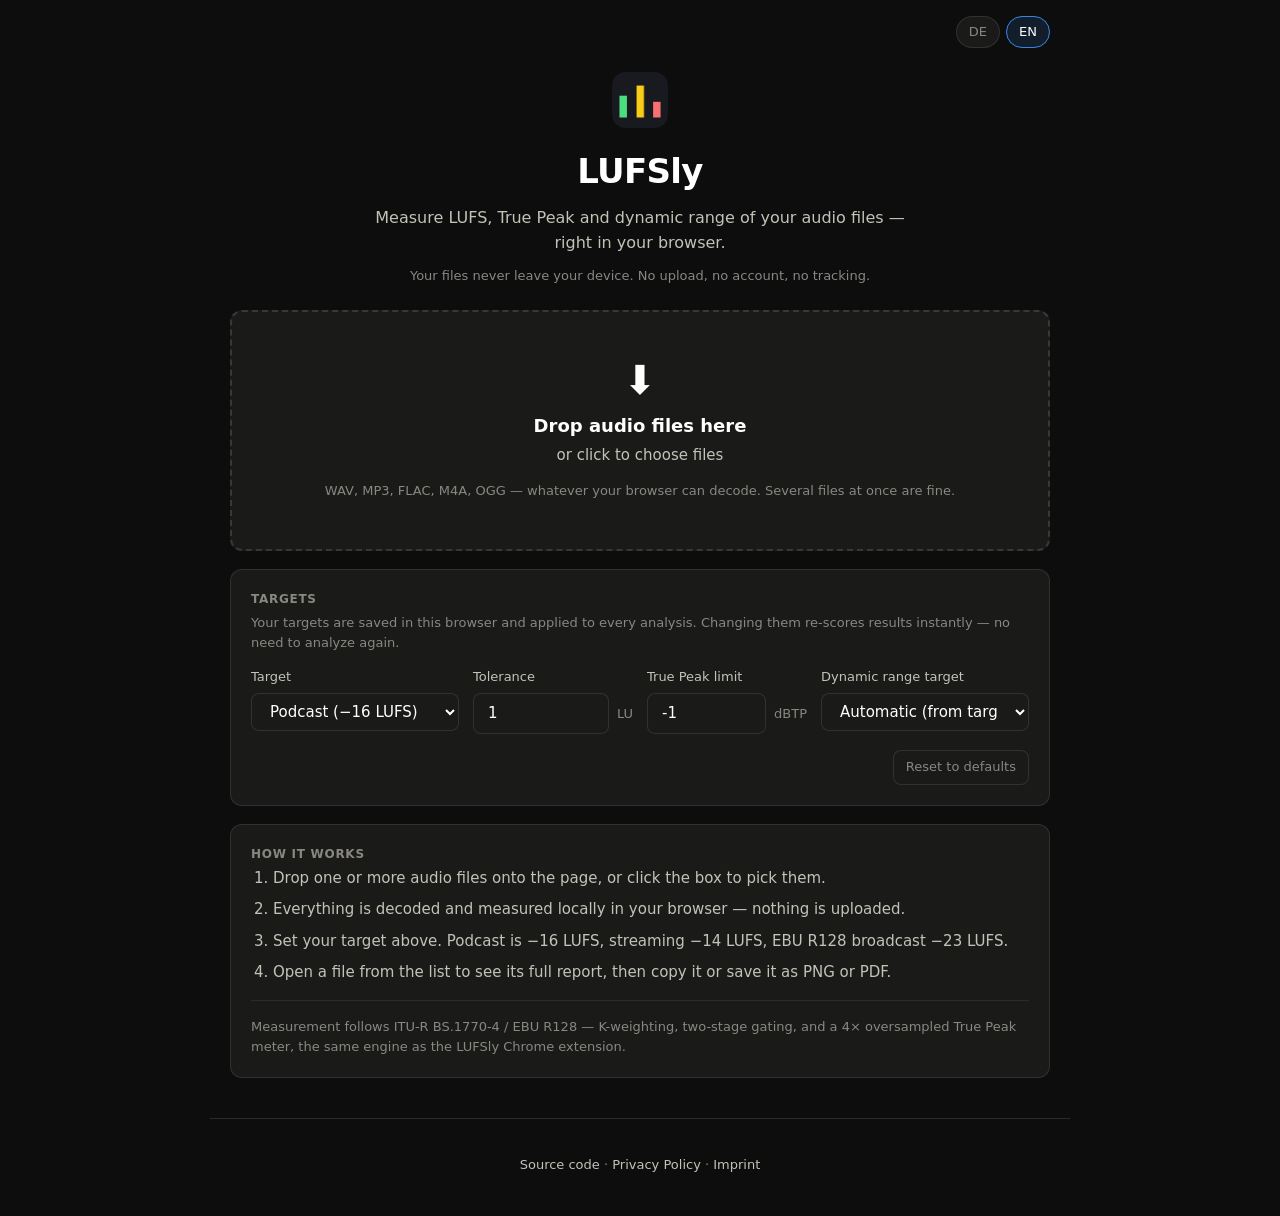
==== index.html @ feab243f "Renamed to LUFSly" ====
<!DOCTYPE html>
<html lang="en">
<head>
  <meta charset="UTF-8" />
  <meta name="viewport" content="width=device-width, initial-scale=1.0" />
  <meta name="theme-color" content="#0d0d0d" />
  <meta name="description" content="Analyze LUFS, True Peak and dynamic range of your audio files entirely in your browser. No upload, no account, no tracking." />
  <title>LUFSly – LUFS, True Peak &amp; Dynamic Range Analyzer</title>
  <link rel="icon" type="image/png" sizes="32x32" href="icons/icon32.png" />
  <link rel="icon" type="image/png" sizes="16x16" href="icons/icon16.png" />
  <link rel="apple-touch-icon" href="icons/icon128.png" />
  <link rel="stylesheet" href="style.css" />
</head>
<body data-title-key="indexPageTitle">

  <div class="topbar">
    <div class="lang-toggle">
      <button class="lang-btn" type="button" data-lang="de">DE</button>
      <button class="lang-btn" type="button" data-lang="en">EN</button>
    </div>
  </div>

  <header class="hero">
    <img class="logo" src="icons/icon128.png" alt="" />
    <h1 data-i18n="appName">LUFSly</h1>
    <p class="tagline" data-i18n="tagline">Measure LUFS, True Peak and dynamic range of your audio files — right in your browser.</p>
    <p class="privacy-note" data-i18n="privacyNote">Your files never leave your device. No upload, no account, no tracking.</p>
  </header>

  <main>
    <section>
      <div id="drop-zone" role="button" tabindex="0" aria-labelledby="drop-title">
        <div class="drop-icon" aria-hidden="true">⬇</div>
        <p class="drop-title" id="drop-title" data-i18n="dropTitle">Drop audio files here</p>
        <p class="drop-sub" data-i18n="dropSub">or click to choose files</p>
        <p class="drop-formats" data-i18n="dropFormats">WAV, MP3, FLAC, M4A, OGG — whatever your browser can decode. Several files at once are fine.</p>
      </div>
      <div id="analyze-progress" hidden>
        <span id="progress-text"></span>
        <div class="progress-bar"><div class="progress-fill" id="progress-fill"></div></div>
      </div>
    </section>

    <section class="card">
      <h2 data-i18n="targetsTitle">Targets</h2>
      <p class="card-hint" data-i18n="targetsHint">Your targets are saved in this browser and applied to every analysis.</p>

      <div class="field-grid">
        <div class="field" id="target-field">
          <label for="preset" data-i18n="presetLabel">Target</label>
          <div class="control-row">
            <select id="preset">
              <option value="podcast" data-i18n="presetPodcast">Podcast (−16 LUFS)</option>
              <option value="streaming" data-i18n="presetStreaming">Streaming (−14 LUFS)</option>
              <option value="broadcast" data-i18n="presetBroadcast">Broadcast EBU R128 (−23 LUFS)</option>
              <option value="custom" data-i18n="presetCustom">Custom</option>
              <option value="none" data-i18n="presetNone">None</option>
            </select>
            <div class="with-unit inline-extra" id="custom-target-field" hidden>
              <input type="number" id="custom-target" step="0.5" min="-40" max="0" value="-16"
                     data-i18n-aria="customTarget" />
              <span class="unit">LUFS</span>
            </div>
          </div>
        </div>

        <div class="field narrow">
          <label for="tolerance" data-i18n="toleranceLabel">Tolerance</label>
          <div class="with-unit">
            <input type="number" id="tolerance" step="0.1" min="0" max="10" value="1" />
            <span class="unit">LU</span>
          </div>
        </div>

        <div class="field narrow">
          <label for="tp-limit" data-i18n="tpLimitLabel">True Peak limit</label>
          <div class="with-unit">
            <input type="number" id="tp-limit" step="0.1" min="-10" max="0" value="-1" />
            <span class="unit">dBTP</span>
          </div>
        </div>

        <div class="field" id="dr-field">
          <label for="dr-mode" data-i18n="drTargetLabel">Dynamic range target</label>
          <div class="control-row">
            <select id="dr-mode">
              <option value="auto" data-i18n="drTargetAuto">Automatic (from target)</option>
              <option value="custom" data-i18n="drTargetCustom">Custom</option>
            </select>
            <div class="with-unit inline-extra" id="dr-custom-field" hidden>
              <input type="number" id="dr-target" step="0.5" min="0.5" max="30" value="4"
                     data-i18n-aria="drCustomValue" />
              <span class="unit">LU</span>
            </div>
          </div>
        </div>
      </div>

      <div class="targets-foot">
        <button type="button" id="btn-reset-targets" data-i18n="resetTargets">Reset to defaults</button>
      </div>
    </section>

    <section class="card" id="queue-card" hidden>
      <h2 data-i18n="queueTitle">Analyzed files</h2>
      <p class="card-hint" data-i18n="queueHint">Click a file to see its full report.</p>
      <div class="queue-head" aria-hidden="true">
        <span data-i18n="colFile">File</span>
        <span data-i18n="colIntegrated">Integrated</span>
        <span data-i18n="colTruePeak">True Peak</span>
        <span data-i18n="colLra">LRA</span>
        <span></span>
      </div>
      <div id="queue-list"></div>
      <div class="queue-foot">
        <button type="button" id="btn-clear-queue" data-i18n="clearQueue">Clear all</button>
      </div>
    </section>

    <section class="card" id="report" hidden>
      <h2 data-i18n="reportTitle">Analysis report</h2>
      <p class="report-filename" id="report-file"></p>

      <div id="report-verdicts"></div>

      <h3 data-i18n="dynamicsTitle">Dynamic range</h3>
      <div class="dr-bar" id="dr-bar"></div>
      <div class="dr-scale" id="dr-scale"></div>

      <div id="report-table"></div>

      <h3 data-i18n="loudnessHistory">Short-term loudness over time</h3>
      <div class="chart-wrap">
        <canvas id="report-chart"></canvas>
        <div id="chart-tip" hidden></div>
      </div>

      <div class="report-actions">
        <button type="button" id="btn-copy" data-i18n="copyReport">Copy</button>
        <button type="button" id="btn-save-png" data-i18n="savePng">Save PNG</button>
        <button type="button" id="btn-save-pdf" data-i18n="savePdf">Save PDF</button>
      </div>
    </section>

    <section class="card">
      <h2 data-i18n="howTitle">How it works</h2>
      <ol class="how-list">
        <li data-i18n="howStep1"></li>
        <li data-i18n="howStep2"></li>
        <li data-i18n="howStep3"></li>
        <li data-i18n="howStep4"></li>
      </ol>
      <p class="standards-note" data-i18n="standardsNote"></p>
    </section>
  </main>

  <footer>
    <p class="footer-links">
      <a href="https://github.com/Macusercom/lufsly" target="_blank" rel="noopener" data-i18n="footerSource">Source code</a>
      ·
      <a href="privacy.html" data-i18n="footerPrivacy">Privacy Policy</a>
      ·
      <a href="imprint.html" data-i18n="footerImprint">Imprint</a>
    </p>
  </footer>

  <div id="drop-overlay" data-i18n="dropOverlay" hidden>Drop the files to analyze them</div>

  <script type="module" src="app.js"></script>
</body>
</html>
---- style.css ----
/* Palette carried over from the LUFSly extension side panel. The canvas
   chart and the PNG/PDF export read these variables by name via
   getComputedStyle — renaming one silently breaks the exports. */
:root {
  color-scheme: dark;
  --page: #0d0d0d;
  --surface: #1a1a19;
  --ink: #ffffff;
  --ink-2: #c3c2b7;
  --muted: #898781;
  --grid: #2c2c2a;
  --baseline: #383835;
  --border: rgba(255, 255, 255, 0.10);
  --accent: #3987e5;
  --good: #0ca30c;
  --warning: #fab219;
  --serious: #ec835a;
  --critical: #d03b3b;
  --darkred: #7e2222;

  --radius: 12px;
  --wrap: 860px;
}

* { box-sizing: border-box; }
[hidden] { display: none !important; }

html, body {
  margin: 0;
  padding: 0;
  background: var(--page);
  color: var(--ink);
  font: 15px/1.55 system-ui, -apple-system, "Segoe UI", Roboto, sans-serif;
  -webkit-font-smoothing: antialiased;
}

a { color: var(--accent); }

button, select, input[type="number"] {
  font: inherit;
  color: var(--ink);
  background: var(--surface);
  border: 1px solid var(--border);
  border-radius: 8px;
  padding: 8px 14px;
  cursor: pointer;
}
input[type="number"] { cursor: text; }
button:hover { background: #242423; }
button:focus-visible, select:focus-visible, input:focus-visible,
[tabindex]:focus-visible { outline: 2px solid var(--accent); outline-offset: 2px; }
button.primary { background: var(--accent); border-color: transparent; }
button.primary:hover { background: #2a78d6; }
button:disabled { opacity: 0.5; cursor: default; }

/* ---------- page chrome ---------- */

.topbar {
  max-width: var(--wrap);
  margin: 0 auto;
  padding: 16px 20px 0;
  display: flex;
  justify-content: flex-end;
}
.lang-toggle { display: flex; gap: 6px; }
.lang-btn {
  padding: 5px 12px;
  font-size: 13px;
  border-radius: 99px;
  color: var(--muted);
}
.lang-btn.active {
  background: rgba(57, 135, 229, 0.14);
  border-color: var(--accent);
  color: var(--ink);
}

.hero {
  max-width: var(--wrap);
  margin: 0 auto;
  padding: 24px 20px 8px;
  text-align: center;
}
.hero .logo { height: 56px; width: 56px; image-rendering: auto; }
.hero h1 {
  margin: 10px 0 0;
  font-size: clamp(26px, 5vw, 34px);
  letter-spacing: -0.02em;
}
.hero .tagline {
  margin: 8px auto 0;
  max-width: 560px;
  color: var(--ink-2);
  font-size: 16px;
}
.hero .privacy-note {
  margin: 10px 0 0;
  color: var(--muted);
  font-size: 13px;
}

main {
  max-width: var(--wrap);
  margin: 0 auto;
  padding: 16px 20px 40px;
  display: flex;
  flex-direction: column;
  gap: 18px;
}

.card {
  background: var(--surface);
  border: 1px solid var(--border);
  border-radius: var(--radius);
  padding: 20px;
}
.card > h2 {
  margin: 0 0 4px;
  font-size: 12px;
  font-weight: 600;
  color: var(--muted);
  text-transform: uppercase;
  letter-spacing: 0.06em;
  display: flex;
  align-items: center;
}
.card-hint { margin: 0 0 14px; color: var(--muted); font-size: 13px; }

/* ---------- drop zone ---------- */

#drop-zone {
  border: 2px dashed var(--baseline);
  border-radius: var(--radius);
  padding: 48px 24px;
  text-align: center;
  cursor: pointer;
  background: var(--surface);
  transition: border-color 0.15s, background 0.15s;
}
#drop-zone:hover, #drop-zone.dragover {
  border-color: var(--accent);
  background: rgba(57, 135, 229, 0.07);
}
.drop-icon { font-size: 40px; line-height: 1; }
.drop-title { margin: 12px 0 4px; font-size: 18px; font-weight: 600; }
.drop-sub { margin: 0; color: var(--ink-2); }
.drop-formats { margin: 14px 0 0; color: var(--muted); font-size: 13px; }

#drop-overlay {
  position: fixed; inset: 10px; z-index: 100;
  display: flex; align-items: center; justify-content: center;
  background: rgba(13, 13, 13, 0.9);
  border: 2px dashed var(--accent);
  border-radius: var(--radius);
  font-size: 20px; font-weight: 600; text-align: center; padding: 24px;
  pointer-events: none;
}

#analyze-progress {
  margin-top: 14px;
  color: var(--ink-2);
  font-variant-numeric: tabular-nums;
  text-align: center;
}
#analyze-progress.error { color: var(--critical); }
.progress-bar {
  height: 4px; margin-top: 8px;
  background: var(--grid); border-radius: 2px; overflow: hidden;
}
.progress-fill {
  height: 100%; width: 0%;
  background: var(--accent);
  transition: width 120ms linear;
}

/* ---------- targets ---------- */

/* Selects need room for their labels; the numeric fields hold two or three
   digits, so they stay narrow and the whole set fits on one row. */
.field-grid { display: flex; flex-wrap: wrap; gap: 14px; }
/* Capped so a field that wraps onto a row of its own keeps a sane width
   instead of stretching edge to edge. */
.field { display: flex; flex-direction: column; gap: 6px; min-width: 0; flex: 1 1 200px; max-width: 380px; }
.field.narrow { flex: 0 1 160px; }
.field label { color: var(--ink-2); font-size: 13px; display: flex; align-items: center; }
.field select, .field input[type="number"] { width: 100%; }
/* A "Custom" choice reveals its value input beside its own select, so the two
   stay one control instead of the number drifting into a column of its own. */
.control-row { display: flex; align-items: center; gap: 8px; }
.control-row select { flex: 1 1 auto; min-width: 0; }
.inline-extra { flex: 0 0 auto; }
.inline-extra input[type="number"] { width: 84px; }
.field.wide { flex: 1 1 330px; }
.field .with-unit { display: flex; align-items: center; gap: 8px; }
.field .with-unit input { flex: 1; min-width: 0; }
.field .unit { color: var(--muted); font-size: 13px; white-space: nowrap; }
.targets-foot { margin-top: 16px; display: flex; justify-content: flex-end; }
.targets-foot button { font-size: 13px; padding: 6px 12px; color: var(--muted); }

/* ---------- queue ---------- */

#queue-list { display: flex; flex-direction: column; gap: 8px; }
.queue-head {
  display: grid;
  grid-template-columns: 1fr 108px 104px 84px 34px;
  gap: 10px;
  padding: 0 12px 6px;
  font-size: 11px;
  text-transform: uppercase;
  letter-spacing: 0.05em;
  color: var(--muted);
}
.queue-head span:not(:first-child) { text-align: right; }
.queue-item {
  display: grid;
  grid-template-columns: 1fr 108px 104px 84px 34px;
  gap: 10px;
  align-items: center;
  width: 100%;
  padding: 12px;
  background: var(--page);
  border: 1px solid var(--border);
  border-radius: 10px;
  cursor: pointer;
  text-align: left;
  font-variant-numeric: tabular-nums;
}
.queue-item:hover { background: #151514; border-color: var(--baseline); }
.queue-item.active { border-color: var(--accent); background: rgba(57, 135, 229, 0.08); }
.queue-item .qname {
  display: flex; align-items: center; gap: 8px; min-width: 0;
}
.queue-item .qname span {
  overflow: hidden; text-overflow: ellipsis; white-space: nowrap;
}
/* The wrapper exists only so the values can regroup on narrow screens; on
   desktop it dissolves and the values become grid items themselves. */
.queue-item .qvals { display: contents; }
.queue-item .qval { text-align: right; font-size: 14px; }
.queue-remove {
  padding: 4px 8px; font-size: 14px; line-height: 1;
  background: transparent; border-color: transparent; color: var(--muted);
}
.queue-remove:hover { color: var(--critical); background: transparent; }
.queue-empty { color: var(--muted); font-size: 14px; margin: 0; }
.queue-foot { margin-top: 14px; display: flex; justify-content: flex-end; }
.queue-foot button { font-size: 13px; padding: 6px 12px; color: var(--muted); }

/* ---------- badges & value colors ---------- */

.badge { width: 10px; height: 10px; border-radius: 50%; background: var(--baseline); flex: none; }
.badge.good { background: var(--good); }
.badge.warning { background: var(--warning); }
.badge.serious { background: var(--serious); }
.badge.critical { background: var(--critical); }
.badge.darkred { background: var(--darkred); }

.val-good { color: var(--good); font-weight: 600; }
.val-warning { color: var(--warning); font-weight: 600; }
.val-serious { color: var(--serious); font-weight: 600; }
.val-critical { color: var(--critical); font-weight: 600; }
.val-darkred { color: var(--darkred); font-weight: 600; }

/* Info icons */
.info {
  display: inline-flex; align-items: center; justify-content: center;
  width: 15px; height: 15px; margin-left: 6px; flex: none;
  border: 1px solid var(--muted); border-radius: 50%;
  color: var(--muted); font-size: 10px; font-weight: 700; font-style: italic;
  text-transform: none; letter-spacing: 0; cursor: help; user-select: none;
  vertical-align: middle;
}
.info::before { content: 'i'; }
.info:hover, .info:focus { color: var(--ink); border-color: var(--ink-2); }

/* ---------- report ---------- */

#report h2 { margin: 0 0 2px; font-size: 18px; font-weight: 700; text-transform: none; letter-spacing: 0; color: var(--ink); }
.report-filename { margin: 0 0 16px; font-size: 13px; color: var(--muted); word-break: break-all; }
#report h3 { margin: 20px 0 8px; font-size: 12px; color: var(--muted); font-weight: 600; text-transform: uppercase; letter-spacing: 0.05em; }
#report-verdicts { display: flex; flex-direction: column; gap: 8px; margin-bottom: 4px; }
.verdict { display: flex; align-items: center; gap: 10px; font-size: 15px; }
/* Metrics flow into as many columns as the width allows. */
#report-table {
  display: grid;
  grid-template-columns: repeat(auto-fit, minmax(270px, 1fr));
  gap: 0 32px;
}
.metric {
  display: flex;
  justify-content: space-between;
  align-items: baseline;
  gap: 12px;
  padding: 9px 0;
  border-bottom: 1px solid var(--grid);
  font-variant-numeric: tabular-nums;
}
.metric-label { color: var(--muted); display: flex; align-items: center; }
.metric-value { font-size: 15px; text-align: right; white-space: nowrap; }

/* Dynamic-range bar */
.dr-bar { position: relative; display: flex; gap: 2px; height: 16px; margin: 8px 0 4px; }
.dr-seg { border-radius: 3px; min-width: 3px; }
.dr-seg.darkred  { background: var(--darkred); }
.dr-seg.critical { background: var(--critical); }
.dr-seg.serious  { background: var(--serious); }
.dr-seg.warning  { background: var(--warning); }
.dr-seg.good     { background: var(--good); }
.dr-pointer {
  position: absolute; top: -4px; bottom: -4px; width: 3px;
  background: var(--ink); border-radius: 2px;
  transform: translateX(-50%);
  box-shadow: 0 0 0 1px var(--page);
}
.dr-scale {
  display: flex; justify-content: space-between;
  font-size: 10px; color: var(--muted); font-variant-numeric: tabular-nums;
}

.chart-wrap { position: relative; }
#report-chart { width: 100%; display: block; background: var(--page); border-radius: 8px; }
#chart-tip {
  position: absolute; pointer-events: none;
  background: var(--surface); border: 1px solid var(--border); border-radius: 6px;
  padding: 4px 8px; font-size: 12px; color: var(--ink-2);
  transform: translate(-50%, -130%); white-space: nowrap;
  font-variant-numeric: tabular-nums;
}
.report-actions { display: flex; gap: 10px; margin-top: 20px; flex-wrap: wrap; }
.report-actions button { flex: 1; min-width: 120px; }

/* ---------- how it works ---------- */

.how-list { margin: 0; padding-left: 22px; color: var(--ink-2); }
.how-list li { margin-bottom: 8px; }
.standards-note {
  margin: 16px 0 0; padding-top: 16px;
  border-top: 1px solid var(--grid);
  color: var(--muted); font-size: 13px;
}

/* ---------- legal pages ---------- */

.back-nav { max-width: var(--wrap); margin: 0 auto; padding: 0 20px; }
.back-nav a { color: var(--ink-2); text-decoration: none; font-size: 14px; }
.back-nav a:hover { color: var(--accent); }

.legal-content h3,
.legal-content h4 { margin: 0 0 14px; font-size: 19px; }
.legal-content h5 { margin: 22px 0 8px; font-size: 15px; color: var(--ink); }
.legal-content p { margin: 0 0 12px; font-size: 14px; line-height: 1.65; color: var(--ink-2); }
.legal-content ul { padding-left: 22px; margin: 0 0 12px; }
.legal-content li { font-size: 14px; line-height: 1.65; color: var(--ink-2); }
.legal-content a { color: var(--accent); word-break: break-word; }
.legal-content b, .legal-content strong { color: var(--ink); }

/* ---------- footer ---------- */

footer {
  max-width: var(--wrap);
  margin: 0 auto;
  padding: 28px 20px 40px;
  border-top: 1px solid var(--grid);
  text-align: center;
  color: var(--muted);
  font-size: 13px;
}
.footer-links { margin: 8px 0 0; }
.footer-links a { color: var(--ink-2); text-decoration: none; }
.footer-links a:hover { color: var(--accent); text-decoration: underline; }

/* ---------- narrow screens ---------- */

@media (max-width: 640px) {
  .queue-head { display: none; }
  .queue-item {
    grid-template-columns: 1fr auto;
    grid-template-areas: "name remove" "vals vals";
    row-gap: 8px;
  }
  .queue-item .qname { grid-area: name; }
  .queue-remove { grid-area: remove; }
  .queue-item .qvals {
    display: flex; grid-area: vals; gap: 16px; flex-wrap: wrap;
  }
  .queue-item .qval { text-align: left; }
  /* Values move below the filename, each carrying the header it lost. */
  .queue-item .qval::before {
    content: attr(data-label) ' ';
    color: var(--muted);
    font-size: 11px;
    text-transform: uppercase;
    letter-spacing: 0.05em;
    font-weight: 400;
  }
  #drop-zone { padding: 32px 16px; }
  .report-actions button { flex-basis: 100%; }
}
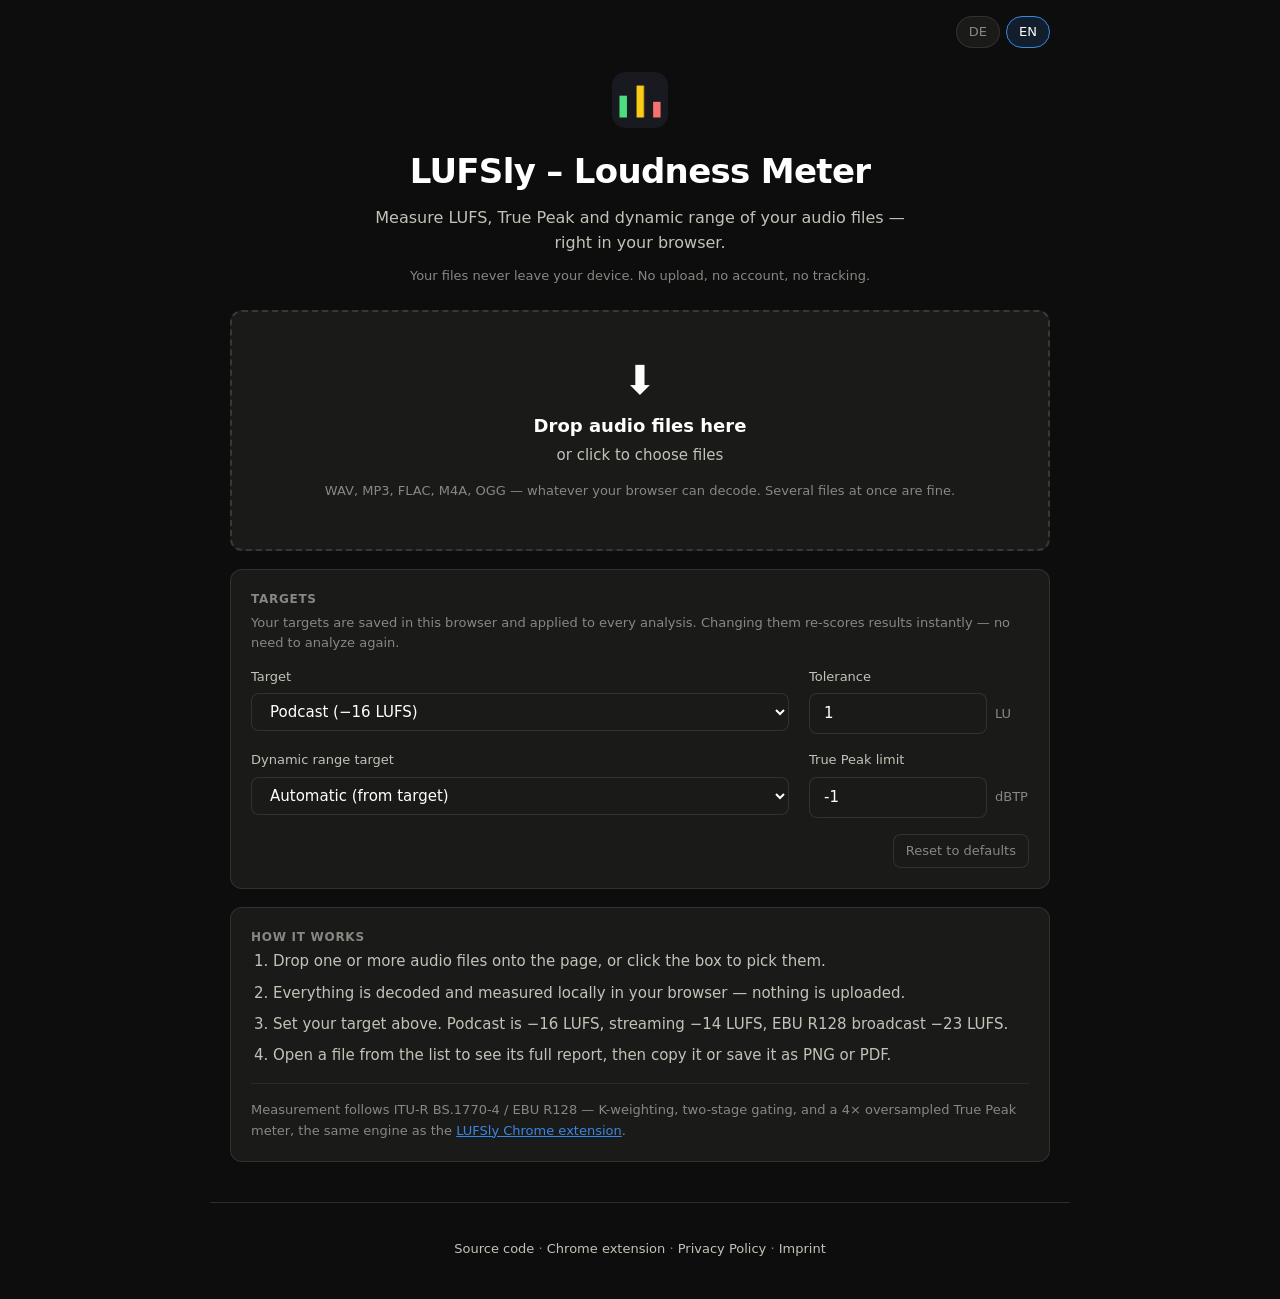
==== commit c39d110c: "Added notes for Chrome extension" ====
--- a/index.html
+++ b/index.html
@@ -46,7 +46,7 @@
       <p class="card-hint" data-i18n="targetsHint">Your targets are saved in this browser and applied to every analysis.</p>
 
       <div class="field-grid">
-        <div class="field" id="target-field">
+        <div class="field">
           <label for="preset" data-i18n="presetLabel">Target</label>
           <div class="control-row">
             <select id="preset">
@@ -64,19 +64,11 @@
           </div>
         </div>
 
-        <div class="field narrow">
+        <div class="field">
           <label for="tolerance" data-i18n="toleranceLabel">Tolerance</label>
           <div class="with-unit">
             <input type="number" id="tolerance" step="0.1" min="0" max="10" value="1" />
             <span class="unit">LU</span>
-          </div>
-        </div>
-
-        <div class="field narrow">
-          <label for="tp-limit" data-i18n="tpLimitLabel">True Peak limit</label>
-          <div class="with-unit">
-            <input type="number" id="tp-limit" step="0.1" min="-10" max="0" value="-1" />
-            <span class="unit">dBTP</span>
           </div>
         </div>
 
@@ -92,6 +84,14 @@
                      data-i18n-aria="drCustomValue" />
               <span class="unit">LU</span>
             </div>
+          </div>
+        </div>
+
+        <div class="field">
+          <label for="tp-limit" data-i18n="tpLimitLabel">True Peak limit</label>
+          <div class="with-unit">
+            <input type="number" id="tp-limit" step="0.1" min="-10" max="0" value="-1" />
+            <span class="unit">dBTP</span>
           </div>
         </div>
       </div>
@@ -150,13 +150,15 @@
         <li data-i18n="howStep3"></li>
         <li data-i18n="howStep4"></li>
       </ol>
-      <p class="standards-note" data-i18n="standardsNote"></p>
+      <p class="standards-note" data-i18n-html="standardsNote"></p>
     </section>
   </main>
 
   <footer>
     <p class="footer-links">
       <a href="https://github.com/Macusercom/lufsly" target="_blank" rel="noopener" data-i18n="footerSource">Source code</a>
+      ·
+      <a href="https://github.com/Macusercom/lufsly-extension" target="_blank" rel="noopener" data-i18n="footerExtension">Chrome extension</a>
       ·
       <a href="privacy.html" data-i18n="footerPrivacy">Privacy Policy</a>
       ·
--- a/style.css
+++ b/style.css
@@ -175,13 +175,12 @@
 
 /* ---------- targets ---------- */
 
-/* Selects need room for their labels; the numeric fields hold two or three
-   digits, so they stay narrow and the whole set fits on one row. */
-.field-grid { display: flex; flex-wrap: wrap; gap: 14px; }
-/* Capped so a field that wraps onto a row of its own keeps a sane width
-   instead of stretching edge to edge. */
-.field { display: flex; flex-direction: column; gap: 6px; min-width: 0; flex: 1 1 200px; max-width: 380px; }
-.field.narrow { flex: 0 1 160px; }
+/* Two fixed columns, so the set is two rows at any width rather than
+   reflowing between one and four. The selects need room for their labels and
+   share the left column; the numeric limits hold two or three digits and sit
+   together in the narrower right one. */
+.field-grid { display: grid; grid-template-columns: minmax(0, 1fr) 220px; gap: 16px 20px; }
+.field { display: flex; flex-direction: column; gap: 6px; min-width: 0; }
 .field label { color: var(--ink-2); font-size: 13px; display: flex; align-items: center; }
 .field select, .field input[type="number"] { width: 100%; }
 /* A "Custom" choice reveals its value input beside its own select, so the two
@@ -190,10 +189,12 @@
 .control-row select { flex: 1 1 auto; min-width: 0; }
 .inline-extra { flex: 0 0 auto; }
 .inline-extra input[type="number"] { width: 84px; }
-.field.wide { flex: 1 1 330px; }
 .field .with-unit { display: flex; align-items: center; gap: 8px; }
 .field .with-unit input { flex: 1; min-width: 0; }
 .field .unit { color: var(--muted); font-size: 13px; white-space: nowrap; }
+/* "LU" and "dBTP" differ in width; reserving the wider one keeps the two
+   number inputs the same size so the right column has a straight edge. */
+.field > .with-unit > .unit { min-width: 34px; }
 .targets-foot { margin-top: 16px; display: flex; justify-content: flex-end; }
 .targets-foot button { font-size: 13px; padding: 6px 12px; color: var(--muted); }
 
@@ -372,6 +373,8 @@
 /* ---------- narrow screens ---------- */
 
 @media (max-width: 640px) {
+  /* The 220px number column no longer earns its width here. */
+  .field-grid { grid-template-columns: minmax(0, 1fr); }
   .queue-head { display: none; }
   .queue-item {
     grid-template-columns: 1fr auto;
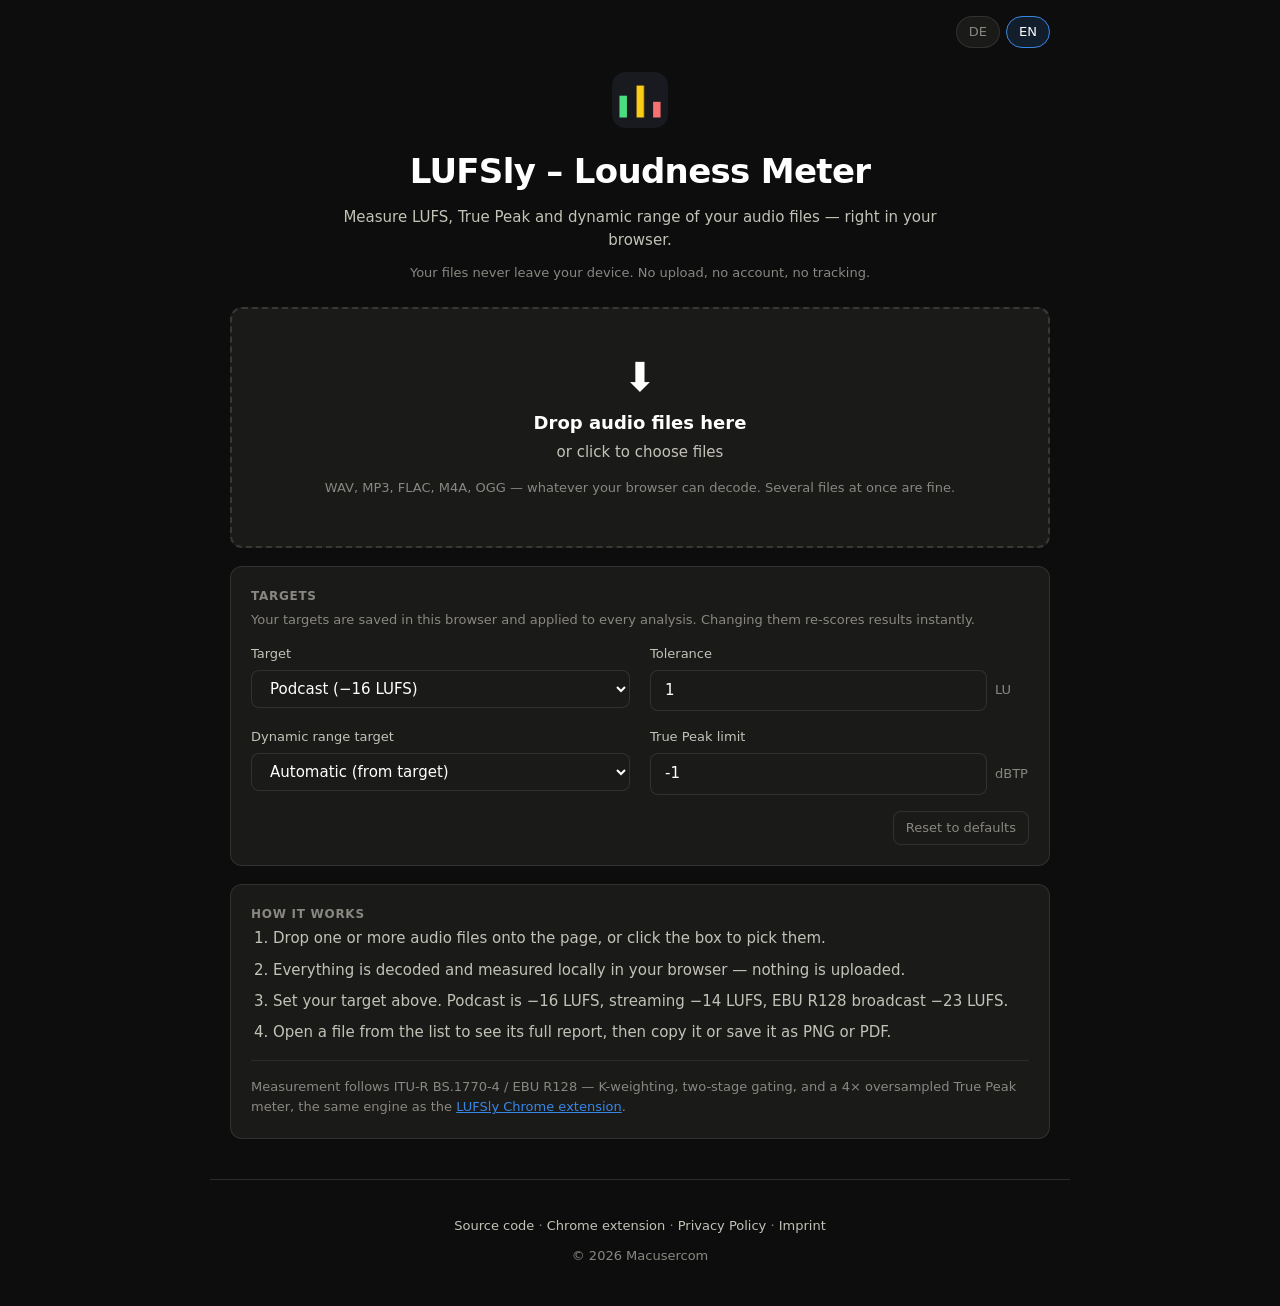
==== commit 8ce35c47: "Fixed layout" ====
--- a/index.html
+++ b/index.html
@@ -164,6 +164,7 @@
       ·
       <a href="imprint.html" data-i18n="footerImprint">Imprint</a>
     </p>
+    <p class="footer-copyright" data-i18n="footerCopyright">© 2026 Macusercom</p>
   </footer>
 
   <div id="drop-overlay" data-i18n="dropOverlay" hidden>Drop the files to analyze them</div>
--- a/style.css
+++ b/style.css
@@ -89,9 +89,11 @@
 }
 .hero .tagline {
   margin: 8px auto 0;
-  max-width: 560px;
+  /* Wide enough that the German string — the longer of the two — stays on
+     one line instead of wrapping to a lone orphan word. */
+  max-width: 640px;
   color: var(--ink-2);
-  font-size: 16px;
+  font-size: 15px;
 }
 .hero .privacy-note {
   margin: 10px 0 0;
@@ -175,11 +177,10 @@
 
 /* ---------- targets ---------- */
 
-/* Two fixed columns, so the set is two rows at any width rather than
-   reflowing between one and four. The selects need room for their labels and
-   share the left column; the numeric limits hold two or three digits and sit
-   together in the narrower right one. */
-.field-grid { display: grid; grid-template-columns: minmax(0, 1fr) 220px; gap: 16px 20px; }
+/* Two equal columns, so the set is two rows at any width rather than
+   reflowing between one and four. The selects share the left column, the
+   numeric limits the right, so like controls line up down the page. */
+.field-grid { display: grid; grid-template-columns: repeat(2, minmax(0, 1fr)); gap: 16px 20px; }
 .field { display: flex; flex-direction: column; gap: 6px; min-width: 0; }
 .field label { color: var(--ink-2); font-size: 13px; display: flex; align-items: center; }
 .field select, .field input[type="number"] { width: 100%; }
@@ -369,6 +370,7 @@
 .footer-links { margin: 8px 0 0; }
 .footer-links a { color: var(--ink-2); text-decoration: none; }
 .footer-links a:hover { color: var(--accent); text-decoration: underline; }
+.footer-copyright { margin: 10px 0 0; }
 
 /* ---------- narrow screens ---------- */
 
